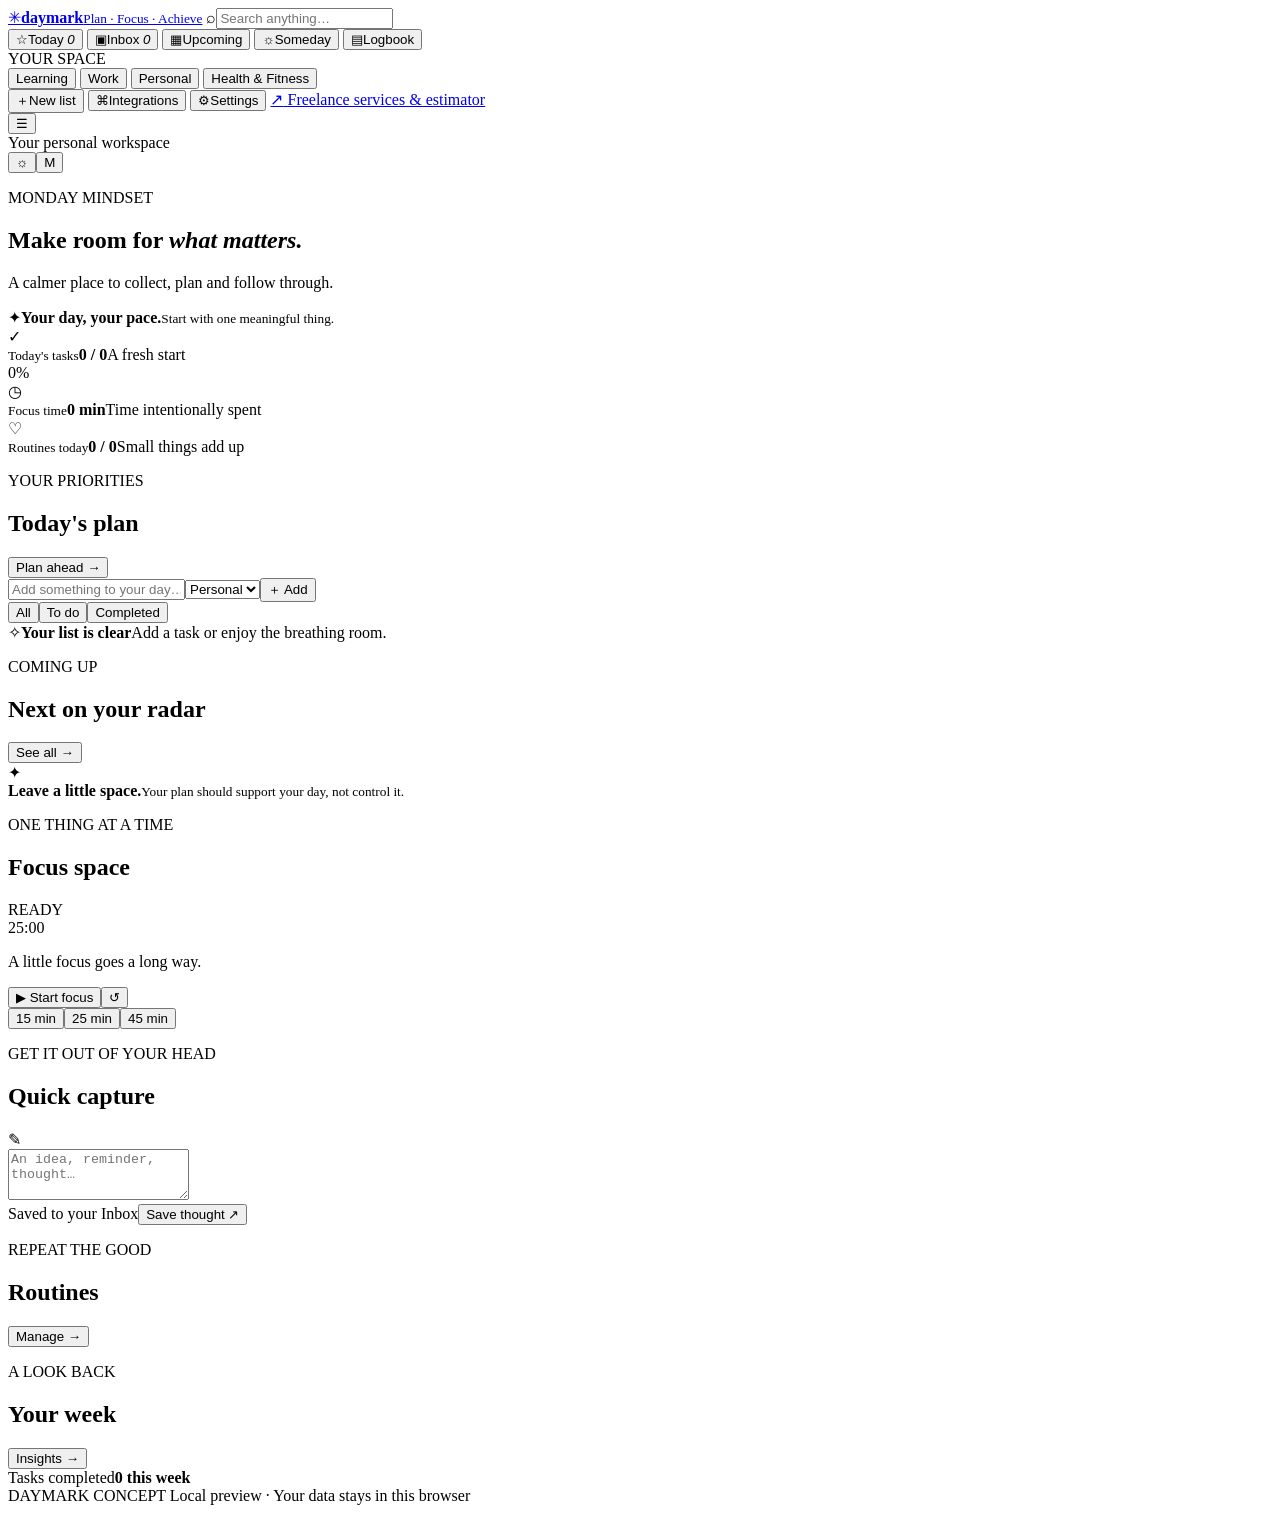
==== concept/index.html @ c2f7132c "Add Daymark hybrid workspace concept preview" ====
<!doctype html>
<html lang="en">
<head>
<meta charset="utf-8"><meta name="viewport" content="width=device-width,initial-scale=1">
<meta name="theme-color" content="#10152b">
<meta name="description" content="Daymark — a personal workspace for your day, plans, focus, notes and routines.">
<title>Daymark — Personal Workspace Concept</title>
<link rel="stylesheet" href="daymark.css"><script src="daymark.js" defer></script>
</head>
<body>
<div class="app-shell">
<aside class="sidebar" id="sidebar">
  <a class="brand" href="#today" aria-label="Daymark home"><span class="brand-mark">✳</span><span><b>daymark</b><small>Plan · Focus · Achieve</small></span></a>
  <label class="search-wrap"><span>⌕</span><input id="globalSearch" type="search" placeholder="Search anything…" aria-label="Search tasks and notes"></label>
  <nav class="primary-nav" aria-label="Main navigation">
    <button class="nav-item active" data-view="today"><span>☆</span>Today <i id="todayCount">0</i></button>
    <button class="nav-item" data-view="inbox"><span>▣</span>Inbox <i id="inboxCount">0</i></button>
    <button class="nav-item" data-view="upcoming"><span>▦</span>Upcoming</button>
    <button class="nav-item" data-view="someday"><span>☼</span>Someday</button>
    <button class="nav-item" data-view="logbook"><span>▤</span>Logbook</button>
  </nav>
  <div class="sidebar-label">YOUR SPACE</div>
  <nav class="list-nav" id="listNav" aria-label="Your lists">
    <button class="nav-item" data-list="Learning"><span class="list-dot purple"></span>Learning</button>
    <button class="nav-item" data-list="Work"><span class="list-dot blue"></span>Work</button>
    <button class="nav-item" data-list="Personal"><span class="list-dot pink"></span>Personal</button>
    <button class="nav-item" data-list="Health"><span class="list-dot green"></span>Health &amp; Fitness</button>
  </nav>
  <div class="sidebar-bottom">
    <button class="nav-item" id="newListBtn"><span>＋</span>New list</button>
    <button class="nav-item" data-view="integrations"><span>⌘</span>Integrations</button>
    <button class="nav-item" data-view="settings"><span>⚙</span>Settings</button>
    <a class="service-link" href="../project-estimator.html"><span>↗</span> Freelance services &amp; estimator</a>
  </div>
</aside>
<main class="main-panel">
  <header class="topbar"><button class="mobile-menu" id="menuBtn" aria-label="Open navigation">☰</button><div class="crumb">Your personal workspace</div><div class="top-actions"><span class="date-pill" id="dateLabel"></span><button class="icon-btn" id="themeBtn" aria-label="Toggle theme">☼</button><button class="avatar" aria-label="Profile">M</button></div></header>
  <div class="content" id="viewRoot">
    <section class="welcome-row"><div><p class="eyebrow">MONDAY MINDSET</p><h1>Make room for <em>what matters.</em></h1><p class="subtle">A calmer place to collect, plan and follow through.</p></div><div class="day-card"><span>✦</span><b id="greeting">Your day, your pace.</b><small id="daySummary">Start with one meaningful thing.</small></div></section>
    <section class="metric-grid">
      <article class="metric-card violet"><span class="metric-icon">✓</span><div><small>Today's tasks</small><strong id="metricTasks">0 / 0</strong><span class="metric-foot" id="metricTasksFoot">A fresh start</span></div><div class="mini-ring" id="taskRing"><span>0%</span></div></article>
      <article class="metric-card cyan"><span class="metric-icon">◷</span><div><small>Focus time</small><strong id="metricFocus">0 min</strong><span class="metric-foot">Time intentionally spent</span></div></article>
      <article class="metric-card green"><span class="metric-icon">♡</span><div><small>Routines today</small><strong id="metricHabits">0 / 0</strong><span class="metric-foot">Small things add up</span></div></article>
    </section>
    <section class="dashboard-grid">
      <article class="panel tasks-panel"><div class="panel-head"><div><p class="eyebrow">YOUR PRIORITIES</p><h2>Today's plan</h2></div><button class="text-action" data-view="upcoming">Plan ahead →</button></div>
        <form class="quick-add" id="taskForm"><input id="taskInput" maxlength="120" placeholder="Add something to your day…" required><select id="taskListSelect" aria-label="Task list"><option>Personal</option><option>Work</option><option>Learning</option><option>Health</option></select><button type="submit">＋ Add</button></form>
        <div class="task-filters"><button class="filter active" data-filter="all">All</button><button class="filter" data-filter="open">To do</button><button class="filter" data-filter="done">Completed</button></div>
        <div id="taskList" class="task-list"></div><div class="empty-state" id="taskEmpty">✧<b>Your list is clear</b><span>Add a task or enjoy the breathing room.</span></div>
      </article>
      <article class="panel schedule-panel"><div class="panel-head"><div><p class="eyebrow">COMING UP</p><h2>Next on your radar</h2></div><button class="text-action" data-view="upcoming">See all →</button></div><div id="upcomingPreview" class="upcoming-preview"></div><div class="soft-note"><span>✦</span><div><b>Leave a little space.</b><small>Your plan should support your day, not control it.</small></div></div></article>
      <article class="panel focus-panel"><div class="panel-head"><div><p class="eyebrow">ONE THING AT A TIME</p><h2>Focus space</h2></div><span class="live-dot">READY</span></div><div class="timer" id="timerDisplay">25:00</div><p class="timer-caption" id="timerCaption">A little focus goes a long way.</p><div class="timer-controls"><button id="timerStart" class="primary-btn">▶ Start focus</button><button id="timerReset" class="round-btn" aria-label="Reset timer">↺</button></div><div class="timer-presets"><button data-minutes="15">15 min</button><button class="selected" data-minutes="25">25 min</button><button data-minutes="45">45 min</button></div></article>
      <article class="panel capture-panel"><div class="panel-head"><div><p class="eyebrow">GET IT OUT OF YOUR HEAD</p><h2>Quick capture</h2></div><span class="capture-icon">✎</span></div><form id="captureForm"><textarea id="captureText" rows="3" maxlength="1000" placeholder="An idea, reminder, thought…"></textarea><div class="capture-actions"><span>Saved to your Inbox</span><button type="submit">Save thought ↗</button></div></form></article>
      <article class="panel routines-panel"><div class="panel-head"><div><p class="eyebrow">REPEAT THE GOOD</p><h2>Routines</h2></div><button class="text-action" data-view="habits">Manage →</button></div><div id="routinePreview"></div></article>
      <article class="panel progress-panel"><div class="panel-head"><div><p class="eyebrow">A LOOK BACK</p><h2>Your week</h2></div><button class="text-action" data-view="insights">Insights →</button></div><div class="week-bars" id="weekBars"></div><div class="progress-legend"><span><i></i>Tasks completed</span><b id="weekTotal">0 this week</b></div></article>
    </section>
    <footer class="app-footer">DAYMARK CONCEPT <span>Local preview · Your data stays in this browser</span></footer>
  </div>
</main>
</div>
<div class="toast" id="toast" role="status" aria-live="polite"></div>
<dialog id="modal"><form method="dialog" class="modal-card" id="modalForm"><button class="modal-close" value="cancel" aria-label="Close">×</button><div id="modalContent"></div></form></dialog>
</body></html>
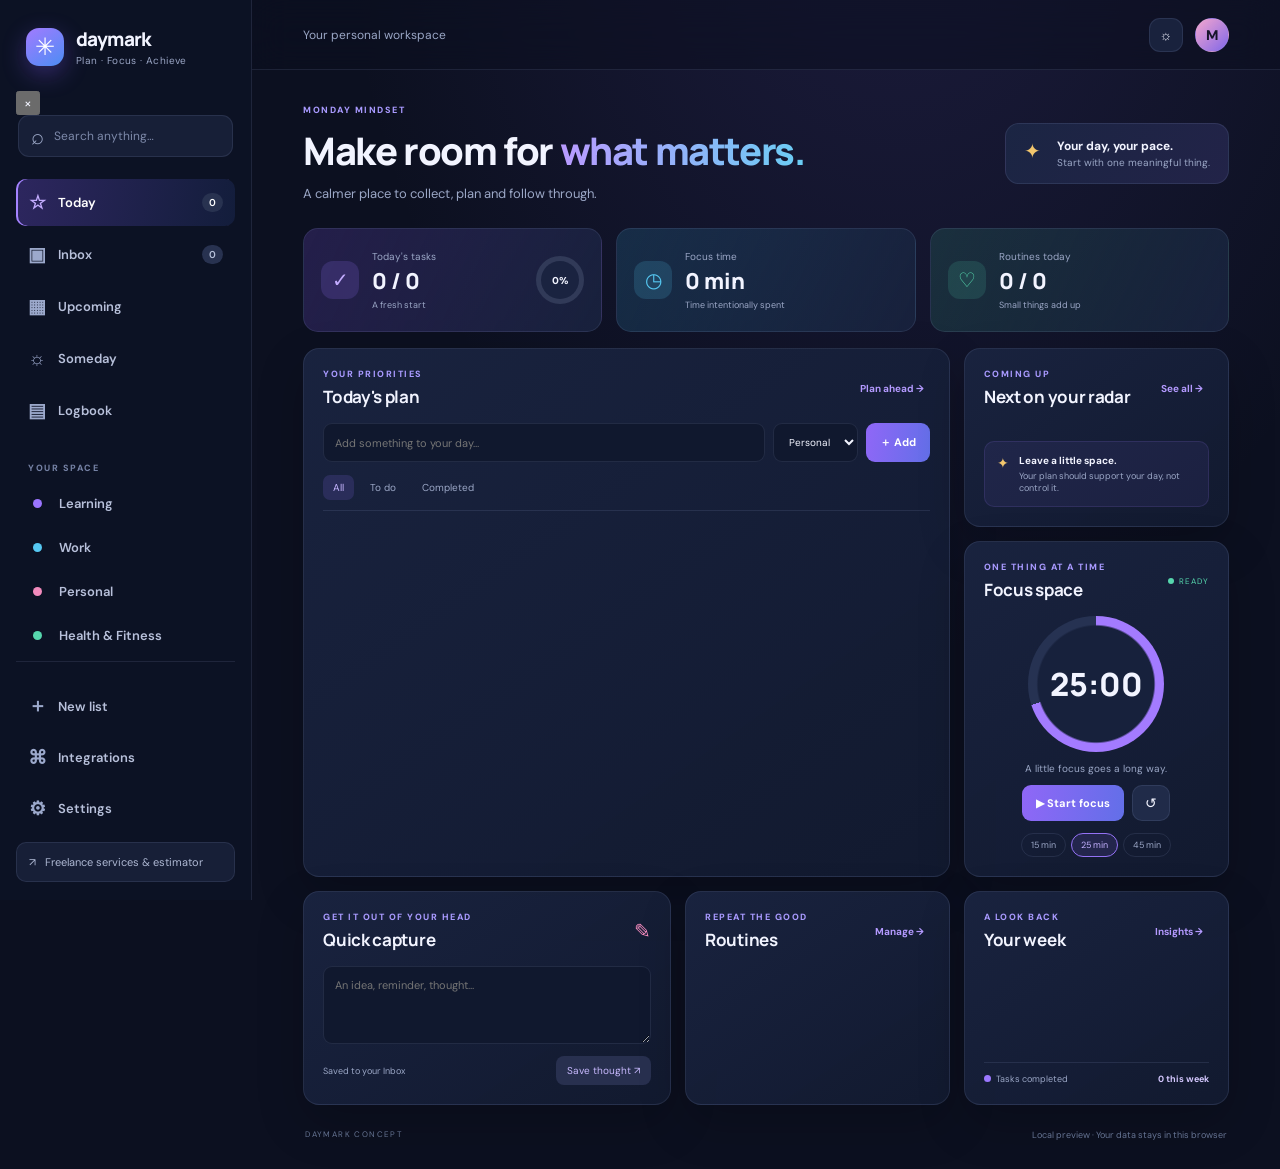
==== commit a29b927e: "Add explicit mobile close controls to Daymark Concept" ====
--- a/concept/index.html
+++ b/concept/index.html
@@ -10,7 +10,7 @@
 <body>
 <div class="app-shell">
 <aside class="sidebar" id="sidebar">
-  <a class="brand" href="#today" aria-label="Daymark home"><span class="brand-mark">✳</span><span><b>daymark</b><small>Plan · Focus · Achieve</small></span></a>
+  <div class="sidebar-top"><a class="brand" href="#today" aria-label="Daymark home"><span class="brand-mark">✳</span><span><b>daymark</b><small>Plan · Focus · Achieve</small></span></a><button class="sidebar-close" id="sidebarClose" type="button" aria-label="Close navigation">×</button></div>
   <label class="search-wrap"><span>⌕</span><input id="globalSearch" type="search" placeholder="Search anything…" aria-label="Search tasks and notes"></label>
   <nav class="primary-nav" aria-label="Main navigation">
     <button class="nav-item active" data-view="today"><span>☆</span>Today <i id="todayCount">0</i></button>
@@ -33,8 +33,9 @@
     <a class="service-link" href="../project-estimator.html"><span>↗</span> Freelance services &amp; estimator</a>
   </div>
 </aside>
+ <button class="sidebar-backdrop" id="sidebarBackdrop" type="button" aria-label="Close navigation" hidden></button>
 <main class="main-panel">
-  <header class="topbar"><button class="mobile-menu" id="menuBtn" aria-label="Open navigation">☰</button><div class="crumb">Your personal workspace</div><div class="top-actions"><span class="date-pill" id="dateLabel"></span><button class="icon-btn" id="themeBtn" aria-label="Toggle theme">☼</button><button class="avatar" aria-label="Profile">M</button></div></header>
+  <header class="topbar"><button class="mobile-menu" id="menuBtn" aria-label="Open navigation" aria-expanded="false" aria-controls="sidebar">☰</button><div class="crumb">Your personal workspace</div><div class="top-actions"><span class="date-pill" id="dateLabel"></span><button class="icon-btn" id="themeBtn" aria-label="Toggle theme">☼</button><button class="avatar" aria-label="Profile">M</button></div></header>
   <div class="content" id="viewRoot">
     <section class="welcome-row"><div><p class="eyebrow">MONDAY MINDSET</p><h1>Make room for <em>what matters.</em></h1><p class="subtle">A calmer place to collect, plan and follow through.</p></div><div class="day-card"><span>✦</span><b id="greeting">Your day, your pace.</b><small id="daySummary">Start with one meaningful thing.</small></div></section>
     <section class="metric-grid">
--- a/concept/daymark.css
+++ b/concept/daymark.css
@@ -0,0 +1,6 @@
+@import url('https://fonts.googleapis.com/css2?family=DM+Sans:wght@400;500;600;700&family=Manrope:wght@400;500;600;700;800&display=swap');
+:root{color-scheme:dark;--bg:#0c1020;--side:#10162a;--panel:#151d35;--panel2:#1b2542;--line:rgba(166,181,231,.12);--text:#f2f4ff;--muted:#9ba7c6;--muted2:#7482a7;--purple:#9b75ff;--cyan:#56c8f2;--green:#56d6ad;--pink:#f28bbd;--gold:#f2c66d;--shadow:0 18px 48px rgba(0,0,0,.2);font-family:'DM Sans',sans-serif}
+*{box-sizing:border-box}body{margin:0;background:radial-gradient(ellipse at 70% -20%,rgba(100,79,190,.2),transparent 45%),var(--bg);color:var(--text);font-size:14px}button,input,select,textarea{font:inherit}button{cursor:pointer;color:inherit}.app-shell{min-height:100vh;display:grid;grid-template-columns:252px minmax(0,1fr)}.sidebar{background:rgba(13,19,37,.94);border-right:1px solid var(--line);padding:24px 16px 18px;display:flex;flex-direction:column;min-height:100vh;position:sticky;top:0;height:100vh;overflow:auto}.brand{display:flex;align-items:center;gap:12px;text-decoration:none;color:var(--text);padding:2px 10px 24px}.brand-mark{width:38px;height:38px;display:grid;place-items:center;border-radius:13px;background:linear-gradient(145deg,#a27bff,#4c8df4);font-size:24px;color:white;box-shadow:0 8px 24px #835dff55}.brand b{font:800 19px Manrope,sans-serif;letter-spacing:-.6px;display:block}.brand small{display:block;color:var(--muted);font-size:10px;margin-top:2px;letter-spacing:.4px}.search-wrap{height:42px;border:1px solid var(--line);background:#171f37;border-radius:11px;display:flex;align-items:center;padding:0 12px;gap:8px;color:var(--muted);margin:0 2px 22px}.search-wrap span{font-size:22px}.search-wrap input{background:none;border:0;outline:0;color:var(--text);width:100%;min-width:0;font-size:12px}.search-wrap input::placeholder{color:#7d89a9}.primary-nav,.list-nav{display:grid;gap:5px}.nav-item{border:0;background:transparent;text-align:left;display:flex;align-items:center;gap:12px;padding:11px 12px;border-radius:10px;color:#b7c0da;font-weight:600;font-size:13px}.nav-item>span{font-size:19px;width:18px;text-align:center;color:#9ca9cc}.nav-item i{font-style:normal;font-size:10px;margin-left:auto;background:#283250;padding:3px 7px;border-radius:20px}.nav-item:hover{background:#1a2440;color:white}.nav-item.active{background:linear-gradient(100deg,rgba(134,95,255,.27),rgba(66,111,221,.13));color:white;box-shadow:inset 2px 0 #a483ff}.nav-item.active>span{color:#c4adff}.sidebar-label{font-size:9px;letter-spacing:1.5px;font-weight:800;color:#7582a5;margin:28px 12px 10px}.list-dot{width:9px!important;height:9px;border-radius:50%;margin:0 5px}.purple{background:var(--purple)}.blue{background:var(--cyan)}.pink{background:var(--pink)}.green{background:var(--green)}.sidebar-bottom{margin-top:auto;padding-top:20px;border-top:1px solid var(--line);display:grid;gap:4px}.service-link{display:flex;gap:9px;align-items:center;text-decoration:none;color:#aeb8d3;padding:12px;border-radius:10px;font-size:11px;margin-top:6px;background:#171f37;border:1px solid var(--line)}.service-link:hover{color:white;border-color:#8267df}.main-panel{min-width:0}.topbar{height:70px;border-bottom:1px solid var(--line);display:flex;align-items:center;justify-content:space-between;padding:0 clamp(20px,4vw,54px);background:rgba(12,16,32,.55);backdrop-filter:blur(18px);position:sticky;top:0;z-index:5}.crumb{color:var(--muted);font-size:12px}.top-actions{display:flex;align-items:center;gap:12px}.date-pill{font-size:11px;color:var(--muted);padding-right:8px}.icon-btn,.avatar,.mobile-menu{border:1px solid var(--line);background:#19223d;width:34px;height:34px;border-radius:11px}.avatar{border-radius:50%;background:linear-gradient(135deg,#f5a6ce,#8067e8);color:#17152a;font-weight:800}.mobile-menu{display:none}.content{max-width:1500px;margin:auto;padding:34px clamp(20px,4vw,54px) 20px}.welcome-row{display:flex;justify-content:space-between;align-items:center;gap:20px;margin-bottom:26px}.eyebrow{font-size:9px;letter-spacing:1.5px;font-weight:800;color:#a99aff;margin:0 0 8px}.welcome-row h1{font:800 clamp(26px,3vw,38px) Manrope,sans-serif;letter-spacing:-1.4px;margin:0}.welcome-row h1 em{font-style:normal;background:linear-gradient(90deg,#b99aff,#6acdf4);background-clip:text;color:transparent}.subtle{color:var(--muted);margin:9px 0 0;font-size:13px}.day-card{border:1px solid var(--line);background:linear-gradient(125deg,#1b2543,#222348);border-radius:14px;padding:14px 18px;min-width:190px;display:grid;grid-template-columns:24px 1fr;gap:2px 9px}.day-card>span{color:var(--gold);font-size:20px;grid-row:span 2}.day-card b{font-size:12px}.day-card small{color:var(--muted);font-size:10px}.metric-grid{display:grid;grid-template-columns:repeat(3,minmax(0,1fr));gap:14px;margin-bottom:16px}.metric-card{min-height:104px;border-radius:15px;border:1px solid var(--line);padding:17px;display:flex;align-items:center;gap:13px;position:relative;overflow:hidden}.metric-card.violet{background:linear-gradient(115deg,rgba(123,83,226,.22),#18213c)}.metric-card.cyan{background:linear-gradient(115deg,rgba(49,161,208,.18),#18213c)}.metric-card.green{background:linear-gradient(115deg,rgba(57,177,137,.17),#18213c)}.metric-icon{width:38px;height:38px;border-radius:12px;display:grid;place-items:center;background:#9876ff2c;color:#c4adff;font-size:20px}.cyan .metric-icon{background:#56c8f22a;color:var(--cyan)}.green .metric-icon{background:#56d6ad24;color:var(--green)}.metric-card small,.metric-foot{display:block;color:var(--muted);font-size:10px}.metric-card strong{font:800 22px Manrope,sans-serif;display:block;margin:3px 0}.metric-foot{font-size:9px}.mini-ring{margin-left:auto;width:48px;height:48px;border-radius:50%;display:grid;place-items:center;background:conic-gradient(var(--purple) var(--progress,0%),#313a58 0);position:relative}.mini-ring:before{content:'';position:absolute;inset:5px;background:#1a2340;border-radius:50%}.mini-ring span{position:relative;font-size:10px;font-weight:800}.dashboard-grid{display:grid;grid-template-columns:1.25fr .9fr .9fr;gap:14px}.panel{background:linear-gradient(145deg,rgba(26,36,64,.96),rgba(18,26,48,.98));border:1px solid var(--line);border-radius:16px;padding:19px;min-width:0;box-shadow:var(--shadow)}.tasks-panel{grid-column:span 2;grid-row:span 2}.panel-head{display:flex;justify-content:space-between;align-items:center;gap:10px;margin-bottom:15px}.panel-head .eyebrow{margin-bottom:5px}.panel h2{font:700 17px Manrope,sans-serif;margin:0;letter-spacing:-.3px}.text-action{border:0;background:none;color:#b49aff;font-size:10px;font-weight:700;padding:6px}.quick-add{display:flex;gap:8px;margin:0 0 13px}.quick-add input,.quick-add select,.capture-panel textarea,.modal-card input,.modal-card select,.modal-card textarea{background:#10182e;border:1px solid var(--line);border-radius:9px;color:var(--text);padding:11px;outline:none}.quick-add input{flex:1;min-width:0;font-size:11px}.quick-add select{max-width:115px;font-size:10px}.quick-add button,.primary-btn{background:linear-gradient(100deg,#9067f7,#626fe8);border:0;border-radius:9px;padding:0 14px;color:white;font-size:11px;font-weight:700}.task-filters{display:flex;gap:6px;border-bottom:1px solid var(--line);padding-bottom:10px;margin-bottom:4px}.filter{border:0;background:transparent;color:var(--muted);font-size:10px;padding:6px 10px;border-radius:7px}.filter.active{background:#8b6af52b;color:#c6b6ff}.task-row{display:flex;align-items:center;gap:10px;padding:12px 3px;border-bottom:1px solid rgba(166,181,231,.08)}.task-row input{accent-color:#9b75ff;width:16px;height:16px}.task-name{flex:1;min-width:0;font-size:12px;overflow-wrap:anywhere}.task-row.done .task-name{text-decoration:line-through;color:#7884a5}.task-meta{font-size:9px;color:var(--muted2);white-space:nowrap}.priority{font-size:8px;padding:4px 7px;border-radius:20px;background:#342a4d;color:#c7aaff}.priority.High{background:#4b2c42;color:#ff9dc4}.priority.Low{background:#1d3b4d;color:#80d5f4}.row-delete{border:0;background:none;color:#8290b0;font-size:16px;padding:3px}.empty-state{display:none;text-align:center;padding:30px 10px;color:var(--muted);font-size:24px}.empty-state.show{display:grid;justify-items:center;gap:6px}.empty-state b{font-size:12px;color:var(--text)}.empty-state span{font-size:10px}.upcoming-preview{display:grid;gap:12px}.upcoming-item{display:grid;grid-template-columns:9px 1fr auto;align-items:center;gap:9px}.upcoming-item i{width:7px;height:7px;border-radius:50%;background:var(--cyan)}.upcoming-item b{font-size:10px;display:block}.upcoming-item small{font-size:9px;color:var(--muted)}.upcoming-item time{font-size:9px;color:#b5a0ff}.soft-note{display:flex;gap:10px;background:#8d70ff14;border:1px solid #9a7aff22;border-radius:10px;padding:12px;margin-top:18px}.soft-note>span{color:var(--gold)}.soft-note b,.soft-note small{display:block;font-size:10px}.soft-note small{color:var(--muted);font-size:9px;margin-top:3px}.focus-panel{text-align:center}.focus-panel .panel-head{text-align:left}.live-dot{font-size:8px;color:var(--green);letter-spacing:1px}.live-dot:before{content:'';display:inline-block;width:6px;height:6px;border-radius:50%;background:var(--green);margin-right:5px}.timer{width:136px;height:136px;margin:12px auto 8px;border-radius:50%;display:grid;place-items:center;font:800 32px Manrope,sans-serif;background:radial-gradient(circle at center,#17213c 60%,transparent 62%),conic-gradient(#a37bff 0 70%,#263252 70%)}.timer-caption{font-size:10px;color:var(--muted)}.timer-controls{display:flex;justify-content:center;gap:8px}.primary-btn{height:36px}.round-btn{height:36px;width:38px;border:1px solid var(--line);background:#202b49;border-radius:10px}.timer-presets{display:flex;justify-content:center;gap:5px;margin-top:12px}.timer-presets button{border:1px solid var(--line);background:transparent;color:var(--muted);font-size:9px;border-radius:20px;padding:5px 9px}.timer-presets button.selected{color:#c4b1ff;border-color:#9472f5;background:#8b6af522}.capture-icon{color:var(--pink);font-size:20px}.capture-panel textarea{width:100%;resize:vertical;font-size:11px;min-height:78px}.capture-actions{display:flex;justify-content:space-between;align-items:center;margin-top:8px}.capture-actions span{font-size:9px;color:var(--muted)}.capture-actions button{border:0;background:#28304f;color:#c9baff;border-radius:8px;padding:8px 11px;font-size:10px}.routine-row{display:flex;align-items:center;gap:9px;padding:8px 0;border-bottom:1px solid rgba(166,181,231,.08);font-size:10px}.routine-row input{accent-color:var(--green)}.routine-row span{flex:1}.routine-row small{color:var(--muted)}.week-bars{height:96px;display:flex;align-items:end;justify-content:space-around;gap:10px;padding:8px 5px}.week-day{height:100%;display:flex;flex-direction:column;align-items:center;justify-content:end;gap:6px;flex:1}.week-day i{display:block;width:100%;max-width:20px;min-height:4px;border-radius:5px 5px 2px 2px;background:linear-gradient(#b18aff,#5a8eea)}.week-day span{font-size:8px;color:var(--muted)}.progress-legend{display:flex;justify-content:space-between;border-top:1px solid var(--line);padding-top:10px;font-size:9px;color:var(--muted)}.progress-legend i{display:inline-block;width:7px;height:7px;background:#9c78ff;border-radius:50%;margin-right:5px}.progress-legend b{color:#d5c8ff}.app-footer{padding:24px 2px 8px;color:#667493;font-size:8px;letter-spacing:1.4px;display:flex;justify-content:space-between}.app-footer span{letter-spacing:0;font-size:9px}.view-heading{display:flex;justify-content:space-between;align-items:end;margin:12px 0 24px}.view-heading h1{font:800 30px Manrope;margin:0}.view-heading p{color:var(--muted);font-size:12px;margin:6px 0 0}.view-actions{display:flex;gap:8px}.action-btn{border:1px solid var(--line);background:#202b49;color:#d9d4ff;padding:10px 13px;border-radius:9px;font-size:10px}.data-card{background:linear-gradient(145deg,#1b2542,#151d35);border:1px solid var(--line);border-radius:14px;padding:18px;margin-bottom:13px}.data-card h3{font:700 14px Manrope;margin:0 0 12px}.data-row{display:flex;align-items:center;gap:10px;padding:12px 2px;border-bottom:1px solid var(--line)}.data-row:last-child{border:0}.data-row .grow{flex:1;min-width:0}.data-row b{font-size:12px;display:block}.data-row small{font-size:10px;color:var(--muted)}.note-grid,.integration-grid,.insight-grid{display:grid;grid-template-columns:repeat(3,minmax(0,1fr));gap:12px}.note-card{background:#1d2948;border:1px solid var(--line);border-radius:13px;padding:15px;min-height:140px}.note-card h3{font-size:12px;margin:0 0 8px}.note-card p{font-size:10px;color:var(--muted);white-space:pre-wrap;overflow-wrap:anywhere}.note-card small{font-size:9px;color:#a88aff}.habit-form{display:flex;gap:8px;margin-bottom:16px}.habit-form input{flex:1;min-width:0}.field{display:grid;gap:6px;margin:12px 0}.field label{font-size:10px;color:var(--muted)}.field input,.field select,.field textarea{width:100%}.integration-card{border:1px solid var(--line);background:#1b2542;border-radius:13px;padding:16px}.integration-card .integration-icon{font-size:23px}.integration-card h3{font-size:12px;margin:10px 0 5px}.integration-card p{font-size:10px;line-height:1.6;color:var(--muted);min-height:48px}.status{font-size:9px;color:var(--gold)}.integration-card button{border:1px solid var(--line);background:#273252;padding:8px 10px;border-radius:8px;font-size:9px;margin-top:8px}.integration-card button:disabled{opacity:.5;cursor:not-allowed}.chart-bars{height:180px;display:flex;align-items:end;gap:12px;padding:18px 5px 0}.chart-bars div{flex:1;display:grid;justify-items:center;gap:7px;height:100%;align-content:end}.chart-bars i{width:min(100%,32px);background:linear-gradient(#ad8aff,#588be7);border-radius:6px 6px 2px 2px;min-height:4px}.chart-bars span{font-size:9px;color:var(--muted)}.setting-row{display:flex;align-items:center;justify-content:space-between;gap:15px;padding:14px 0;border-bottom:1px solid var(--line)}.setting-row b{font-size:11px;display:block}.setting-row small{font-size:9px;color:var(--muted)}.setting-row button{border:1px solid var(--line);background:#273252;border-radius:8px;padding:8px 11px;font-size:9px}.toast{position:fixed;bottom:22px;left:50%;transform:translate(-50%,20px);opacity:0;pointer-events:none;background:#283557;color:white;border:1px solid #7965c9;border-radius:10px;padding:11px 16px;font-size:11px;z-index:20;transition:.2s}.toast.show{opacity:1;transform:translate(-50%,0)}dialog{border:1px solid #6b60a6;border-radius:16px;background:#18223e;color:var(--text);width:min(480px,calc(100% - 28px));padding:0;box-shadow:0 25px 80px #0009}dialog::backdrop{background:#050817bb;backdrop-filter:blur(4px)}.modal-card{padding:24px;position:relative}.modal-card h2{font:700 18px Manrope;margin:0 0 16px}.modal-close{position:absolute;right:14px;top:12px;border:0;background:none;color:var(--muted);font-size:22px}.modal-card input,.modal-card select,.modal-card textarea{width:100%;font-size:11px}.modal-card .primary-btn{width:100%;margin-top:12px}.light{--bg:#f2f4fb;--side:#fff;--panel:#fff;--panel2:#f7f8fd;--line:rgba(42,57,94,.12);--text:#202943;--muted:#65718d;--muted2:#8993a9;--shadow:0 12px 35px rgba(31,45,79,.07);color-scheme:light;background:var(--bg)}.light .sidebar,.light .topbar{background:rgba(255,255,255,.94)}.light .search-wrap,.light .quick-add input,.light .quick-add select,.light .capture-panel textarea,.light .modal-card input,.light .modal-card select,.light .modal-card textarea{background:#f5f6fb;color:#202943}.light .nav-item{color:#596581}.light .nav-item.active{color:#392a75}.light .panel,.light .metric-card,.light .data-card,.light .note-card,.light .integration-card{background:#fff}.light .mini-ring:before{background:#fff}.light .service-link{background:#f6f7fc;color:#52607e}.light .timer{background:radial-gradient(circle at center,#fff 60%,transparent 62%),conic-gradient(#8c68ec 0 70%,#e6e8f2 70%)}.light .day-card{background:#f0efff}.light .quick-add input,.light .quick-add select{border-color:#dce1ee}.light .task-name{color:#29344f}
+@media(max-width:1100px){.dashboard-grid{grid-template-columns:1fr 1fr}.tasks-panel{grid-column:span 2}.focus-panel{grid-column:1}.progress-panel{grid-column:2}.note-grid,.integration-grid,.insight-grid{grid-template-columns:repeat(2,minmax(0,1fr))}}
+@media(max-width:720px){.app-shell{grid-template-columns:1fr}.sidebar{position:fixed;z-index:15;left:-270px;top:0;width:252px;transition:left .22s;box-shadow:20px 0 60px #0005}.sidebar.open{left:0}.mobile-menu{display:block;margin-right:10px}.topbar{justify-content:flex-start;padding:0 16px}.crumb{flex:1}.top-actions{gap:7px}.date-pill{display:none}.content{padding:24px 15px}.welcome-row{align-items:flex-start;flex-direction:column}.day-card{width:100%}.metric-grid{grid-template-columns:1fr;gap:9px}.metric-card{min-height:85px}.dashboard-grid{grid-template-columns:1fr}.tasks-panel,.focus-panel,.progress-panel{grid-column:auto;grid-row:auto}.panel{padding:16px}.quick-add{flex-wrap:wrap}.quick-add input{flex:1 1 100%}.quick-add select{flex:1}.quick-add button{min-height:38px}.note-grid,.integration-grid,.insight-grid{grid-template-columns:1fr}.app-footer{flex-direction:column;gap:6px}.view-heading{align-items:flex-start;flex-direction:column;gap:12px}.view-actions{width:100%}.view-actions button{flex:1}.chart-bars{gap:5px}}
+@media(prefers-reduced-motion:reduce){*,*:before,*:after{scroll-behavior:auto!important;transition:none!important;animation:none!important}}
